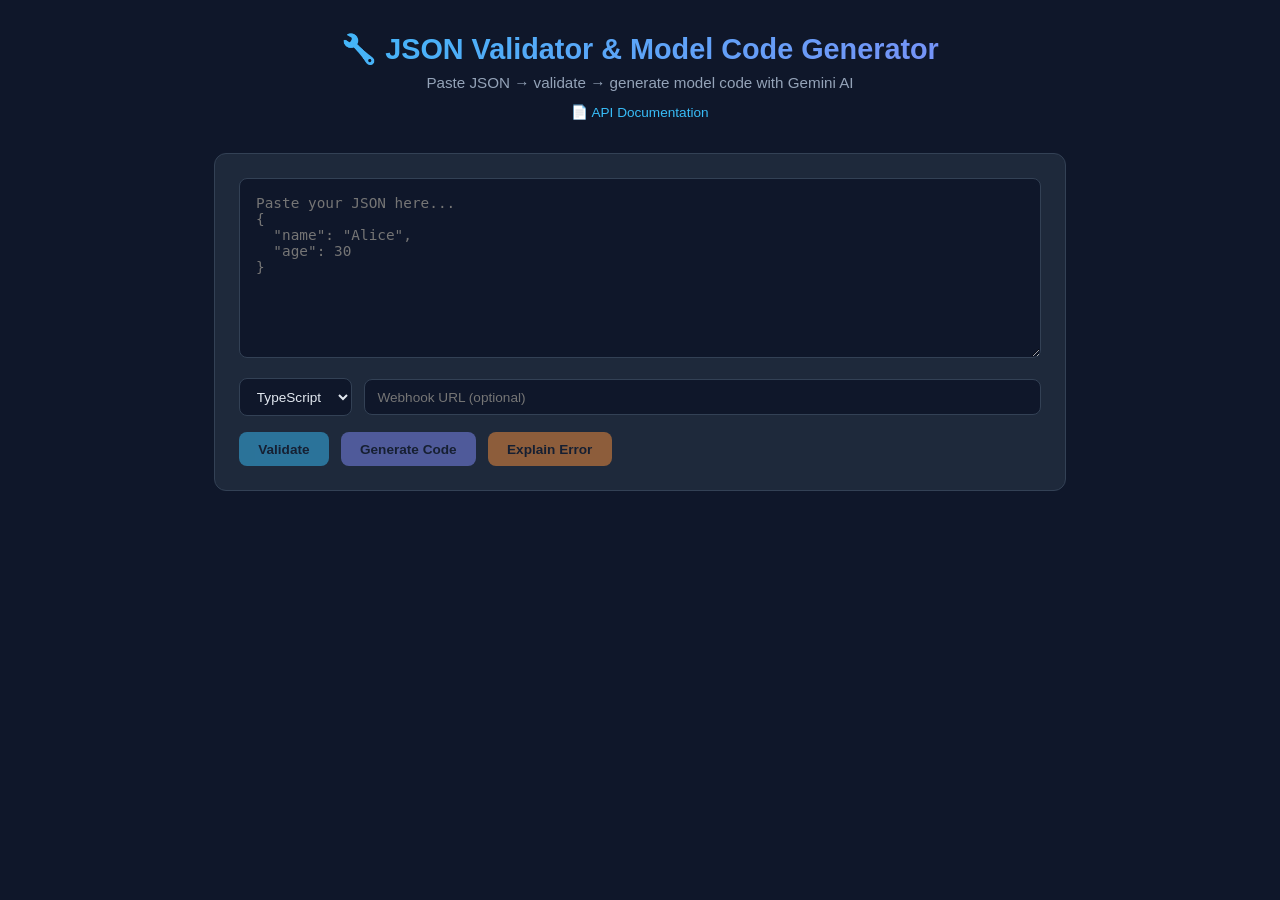
==== static/index.html @ d9cd5119 "Initial commit: JSON Validator and Model Code Generator" ====
<!DOCTYPE html>
<html lang="en">
<head>
  <meta charset="UTF-8" />
  <meta name="viewport" content="width=device-width, initial-scale=1.0" />
  <title>JSON Validator & Model Code Generator</title>
  <link rel="stylesheet" href="/static/styles.css" />
</head>
<body>
  <div class="container">
    <!-- Header -->
    <div class="header">
      <h1>🔧 JSON Validator & Model Code Generator</h1>
      <p>Paste JSON → validate → generate model code with Gemini AI</p>
      <div class="header-links">
        <a href="/docs">📄 API Documentation</a>
      </div>
    </div>

    <!-- Input card -->
    <div class="card">
      <textarea
        id="jsonInput"
        placeholder='Paste your JSON here...&#10;{&#10;  "name": "Alice",&#10;  "age": 30&#10;}'
      ></textarea>

      <!-- Controls -->
      <div class="controls">
        <select id="language">
          <option value="typescript">TypeScript</option>
          <option value="python">Python</option>
          <option value="java">Java</option>
          <option value="csharp">C#</option>
          <option value="go">Go</option>
        </select>

        <input
          type="text"
          id="webhookUrl"
          placeholder="Webhook URL (optional)"
        />
      </div>

      <!-- Action buttons -->
      <div class="controls">
        <button id="validateBtn" class="btn btn-primary" disabled>Validate</button>
        <button id="generateBtn" class="btn btn-secondary" disabled>Generate Code</button>
        <button id="explainBtn" class="btn btn-warning" disabled>Explain Error</button>
      </div>
    </div>

    <!-- Message -->
    <div id="messageBox" class="message" style="display: none;"></div>

    <!-- Output -->
    <div id="outputBox" class="output" style="display: none;">
      <div class="output-header">
        <h3>Output</h3>
        <button id="copyBtn" class="btn btn-small">📋 Copy</button>
      </div>
      <pre id="outputPre"></pre>
    </div>
  </div>

  <script>
    const API_KEY = __UI_API_KEY__;

    const jsonInput = document.getElementById("jsonInput");
    const languageEl = document.getElementById("language");
    const webhookUrlEl = document.getElementById("webhookUrl");
    const validateBtn = document.getElementById("validateBtn");
    const generateBtn = document.getElementById("generateBtn");
    const explainBtn = document.getElementById("explainBtn");
    const messageBox = document.getElementById("messageBox");
    const outputBox = document.getElementById("outputBox");
    const outputPre = document.getElementById("outputPre");
    const copyBtn = document.getElementById("copyBtn");

    let isLoading = false;

    function updateButtons() {
      const empty = !jsonInput.value.trim();
      validateBtn.disabled = isLoading || empty;
      generateBtn.disabled = isLoading || empty;
      explainBtn.disabled = isLoading || empty;
    }

    function setLoading(loading) {
      isLoading = loading;
      validateBtn.innerHTML = loading ? '<span class="loading"></span>Validate' : "Validate";
      generateBtn.innerHTML = loading ? '<span class="loading"></span>Generate Code' : "Generate Code";
      explainBtn.innerHTML = loading ? '<span class="loading"></span>Explain Error' : "Explain Error";
      updateButtons();
    }

    function showMessage(type, text) {
      messageBox.className = "message message-" + type;
      messageBox.textContent = text;
      messageBox.style.display = "block";
    }

    function clearOutput() {
      messageBox.style.display = "none";
      outputBox.style.display = "none";
      outputPre.textContent = "";
    }

    function showOutput(text) {
      outputPre.textContent = text;
      outputBox.style.display = "block";
    }

    async function callApi(endpoint, body) {
      const res = await fetch(endpoint, {
        method: "POST",
        headers: {
          "Content-Type": "application/json",
          "x-api-key": API_KEY,
        },
        body: JSON.stringify(body),
      });
      return res.json();
    }

    jsonInput.addEventListener("input", updateButtons);

    validateBtn.addEventListener("click", async () => {
      setLoading(true);
      clearOutput();
      try {
        const result = await callApi("/api/validate", { json: jsonInput.value });
        if (result.success) {
          showMessage("success", "✅ JSON is valid!");
          showOutput(JSON.stringify(result.data, null, 2));
        } else {
          showMessage("error", result.error);
        }
      } catch (err) {
        showMessage("error", "Network error: " + err.message);
      }
      setLoading(false);
    });

    generateBtn.addEventListener("click", async () => {
      setLoading(true);
      clearOutput();
      try {
        const body = { json: jsonInput.value, language: languageEl.value };
        if (webhookUrlEl.value.trim()) body.webhook_url = webhookUrlEl.value.trim();

        const result = await callApi("/api/generate", body);
        if (result.success) {
          showMessage("success", `✅ Generated ${result.data.language} code (ID: ${result.data.id})`);
          showOutput(result.data.code);
        } else {
          showMessage("error", result.error);
        }
      } catch (err) {
        showMessage("error", "Network error: " + err.message);
      }
      setLoading(false);
    });

    explainBtn.addEventListener("click", async () => {
      setLoading(true);
      clearOutput();
      try {
        const result = await callApi("/api/explain-error", { json: jsonInput.value });
        if (result.success) {
          showMessage("success", "✅ Error explained below");
          showOutput(result.data.explanation || JSON.stringify(result.data, null, 2));
        } else {
          showMessage("error", result.error);
        }
      } catch (err) {
        showMessage("error", "Network error: " + err.message);
      }
      setLoading(false);
    });

    copyBtn.addEventListener("click", () => {
      navigator.clipboard.writeText(outputPre.textContent);
      showMessage("success", "📋 Copied to clipboard!");
    });
  </script>
</body>
</html>
---- static/styles.css ----
/* static/styles.css — Clean, responsive styling */

* {
  margin: 0;
  padding: 0;
  box-sizing: border-box;
}

body {
  font-family: -apple-system, BlinkMacSystemFont, "Segoe UI", Roboto, sans-serif;
  background: #0f172a;
  color: #e2e8f0;
  min-height: 100vh;
}

.container {
  max-width: 900px;
  margin: 0 auto;
  padding: 2rem 1.5rem;
}

/* Header */
.header {
  text-align: center;
  margin-bottom: 2rem;
}

.header h1 {
  font-size: 1.8rem;
  background: linear-gradient(135deg, #38bdf8, #818cf8);
  -webkit-background-clip: text;
  -webkit-text-fill-color: transparent;
  margin-bottom: 0.5rem;
}

.header p {
  color: #94a3b8;
  font-size: 0.95rem;
}

.header-links {
  margin-top: 0.75rem;
}

.header-links a {
  color: #38bdf8;
  text-decoration: none;
  font-size: 0.85rem;
}

.header-links a:hover {
  text-decoration: underline;
}

/* Card */
.card {
  background: #1e293b;
  border: 1px solid #334155;
  border-radius: 12px;
  padding: 1.5rem;
  margin-bottom: 1.5rem;
}

/* Textarea */
textarea {
  width: 100%;
  min-height: 180px;
  background: #0f172a;
  border: 1px solid #334155;
  border-radius: 8px;
  padding: 1rem;
  color: #e2e8f0;
  font-family: "Fira Code", "Cascadia Code", monospace;
  font-size: 0.9rem;
  resize: vertical;
  outline: none;
  transition: border-color 0.2s;
}

textarea:focus {
  border-color: #38bdf8;
}

/* Controls row */
.controls {
  display: flex;
  gap: 0.75rem;
  flex-wrap: wrap;
  margin-top: 1rem;
  align-items: center;
}

select,
input[type="text"] {
  background: #0f172a;
  border: 1px solid #334155;
  border-radius: 8px;
  padding: 0.6rem 0.8rem;
  color: #e2e8f0;
  font-size: 0.85rem;
  outline: none;
}

select:focus,
input[type="text"]:focus {
  border-color: #38bdf8;
}

input[type="text"] {
  flex: 1;
  min-width: 200px;
}

/* Buttons */
.btn {
  padding: 0.6rem 1.2rem;
  border: none;
  border-radius: 8px;
  font-size: 0.85rem;
  font-weight: 600;
  cursor: pointer;
  transition: transform 0.1s, opacity 0.2s;
}

.btn:hover {
  transform: translateY(-1px);
}

.btn:active {
  transform: translateY(0);
}

.btn:disabled {
  opacity: 0.5;
  cursor: not-allowed;
  transform: none;
}

.btn-primary {
  background: #38bdf8;
  color: #0f172a;
}

.btn-secondary {
  background: #818cf8;
  color: #0f172a;
}

.btn-warning {
  background: #fb923c;
  color: #0f172a;
}

.btn-small {
  padding: 0.4rem 0.8rem;
  font-size: 0.75rem;
  background: #334155;
  color: #e2e8f0;
}

/* Output panel */
.output {
  margin-top: 1.5rem;
}

.output-header {
  display: flex;
  justify-content: space-between;
  align-items: center;
  margin-bottom: 0.5rem;
}

.output-header h3 {
  font-size: 0.95rem;
  color: #94a3b8;
}

pre {
  background: #0f172a;
  border: 1px solid #334155;
  border-radius: 8px;
  padding: 1rem;
  overflow-x: auto;
  font-family: "Fira Code", "Cascadia Code", monospace;
  font-size: 0.85rem;
  line-height: 1.6;
  white-space: pre-wrap;
  word-wrap: break-word;
}

/* Messages */
.message {
  padding: 0.75rem 1rem;
  border-radius: 8px;
  margin-top: 1rem;
  font-size: 0.85rem;
}

.message-success {
  background: #064e3b;
  border: 1px solid #059669;
  color: #6ee7b7;
}

.message-error {
  background: #450a0a;
  border: 1px solid #dc2626;
  color: #fca5a5;
}

/* Loading spinner */
.loading {
  display: inline-block;
  width: 16px;
  height: 16px;
  border: 2px solid transparent;
  border-top-color: currentColor;
  border-radius: 50%;
  animation: spin 0.6s linear infinite;
  margin-right: 0.5rem;
  vertical-align: middle;
}

@keyframes spin {
  to {
    transform: rotate(360deg);
  }
}

/* Responsive */
@media (max-width: 600px) {
  .container {
    padding: 1rem;
  }

  .header h1 {
    font-size: 1.3rem;
  }

  .controls {
    flex-direction: column;
  }

  .btn {
    width: 100%;
  }

  select,
  input[type="text"] {
    width: 100%;
  }
}
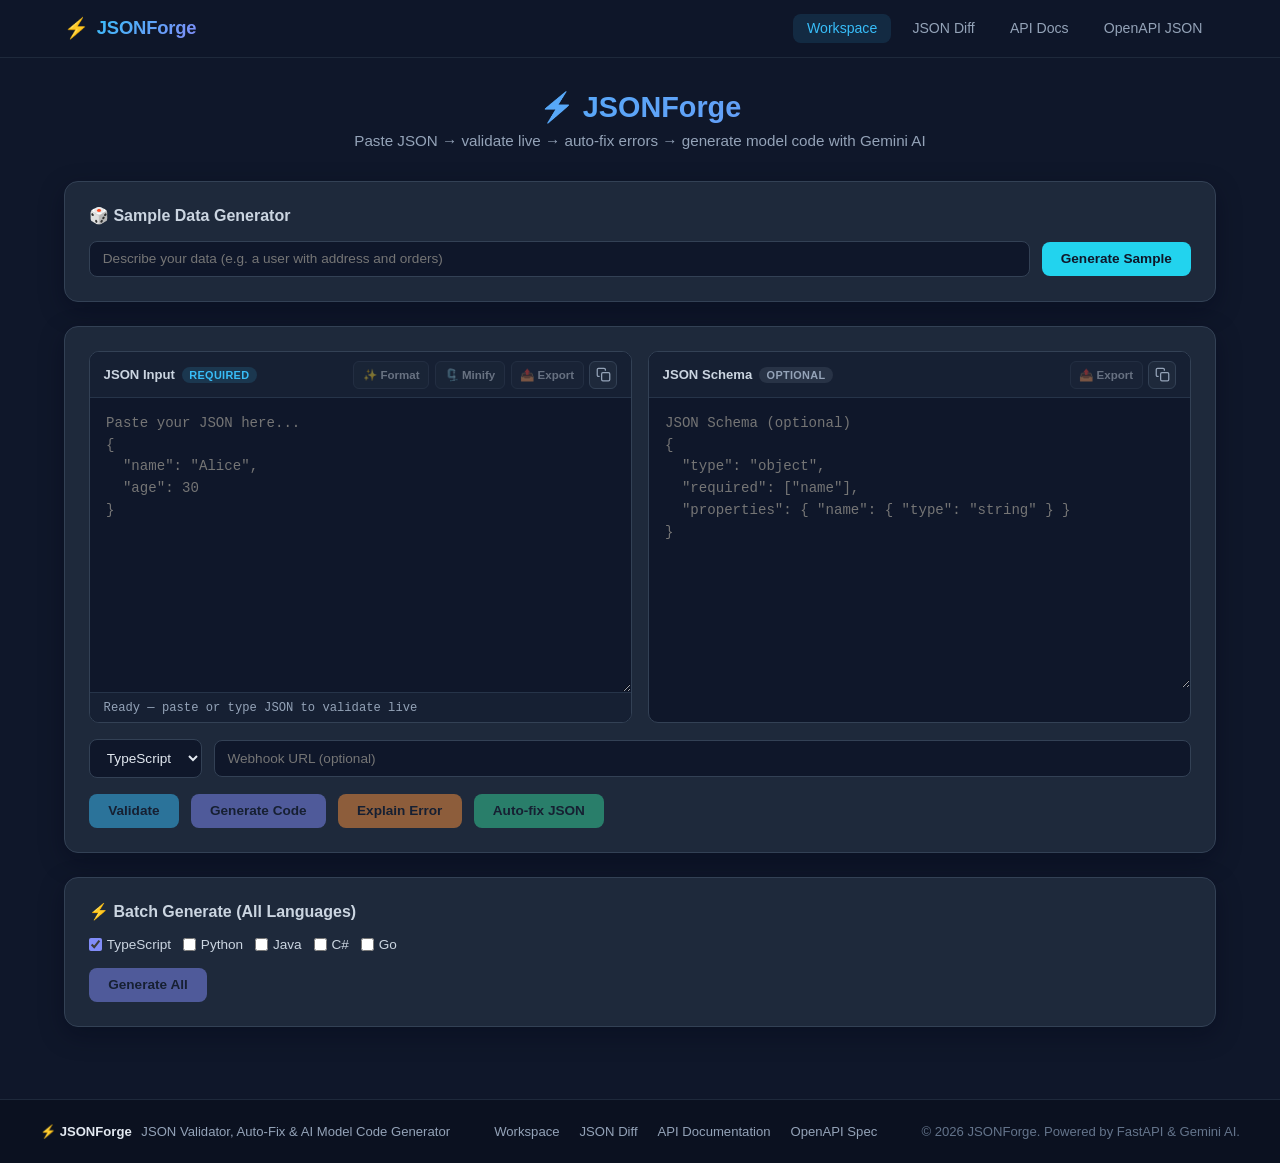
==== commit e60e51bd: "Add dedicated /diff and /openapi pages with UI and API improvements" ====
--- a/static/index.html
+++ b/static/index.html
@@ -3,30 +3,96 @@
 <head>
   <meta charset="UTF-8" />
   <meta name="viewport" content="width=device-width, initial-scale=1.0" />
-  <title>JSON Validator & Model Code Generator</title>
+  <title>JSONForge — JSON Validator & Model Code Generator</title>
   <link rel="stylesheet" href="/static/styles.css" />
 </head>
 <body>
-  <div class="container">
-    <!-- Header -->
+  <header class="site-header">
+    <div class="site-header-inner">
+      <a href="/" class="brand">
+        <span class="brand-icon">⚡</span>
+        <span class="brand-name">JSONForge</span>
+      </a>
+      <nav class="site-nav" aria-label="Main navigation">
+        <a href="/" class="nav-link active">Workspace</a>
+        <a href="/diff" class="nav-link">JSON Diff</a>
+        <a href="/docs" class="nav-link">API Docs</a>
+        <a href="/openapi" class="nav-link">OpenAPI JSON</a>
+      </nav>
+    </div>
+  </header>
+
+  <main class="container">
+    <!-- Hero Intro -->
     <div class="header">
-      <h1>🔧 JSON Validator & Model Code Generator</h1>
-      <p>Paste JSON → validate → generate model code with Gemini AI</p>
-      <div class="header-links">
-        <a href="/docs">📄 API Documentation</a>
-      </div>
-    </div>
-
-    <!-- Input card -->
+      <h1>⚡ JSONForge</h1>
+      <p>Paste JSON → validate live → auto-fix errors → generate model code with Gemini AI</p>
+    </div>
+
+    <!-- ===== SAMPLE DATA GENERATOR (Feature 6) ===== -->
     <div class="card">
-      <textarea
-        id="jsonInput"
-        placeholder='Paste your JSON here...&#10;{&#10;  "name": "Alice",&#10;  "age": 30&#10;}'
-      ></textarea>
+      <h3 class="card-title">🎲 Sample Data Generator</h3>
+      <div class="controls">
+        <input type="text" id="sampleDesc" placeholder="Describe your data (e.g. a user with address and orders)" maxlength="200" />
+        <button id="sampleBtn" class="btn btn-info">Generate Sample</button>
+      </div>
+    </div>
+
+    <!-- ===== MAIN INPUT CARD ===== -->
+    <div class="card">
+      <div class="editor-grid">
+        <!-- JSON Input Pane -->
+        <div class="editor-pane" id="jsonEditorPane">
+          <div class="editor-header">
+            <span class="editor-label">JSON Input <span class="badge badge-required">Required</span></span>
+            <div class="editor-actions">
+              <button type="button" id="formatBtn" class="btn-editor-tool" title="Format / Beautify JSON" disabled>✨ Format</button>
+              <button type="button" id="minifyBtn" class="btn-editor-tool" title="Minify JSON" disabled>🗜️ Minify</button>
+              <button type="button" id="exportJsonBtn" class="btn-editor-tool" title="Export JSON file" disabled>📤 Export</button>
+              <button type="button" class="icon-copy-btn" data-copy-target="jsonInput" title="Copy JSON" aria-label="Copy JSON">
+                <svg class="icon-copy" viewBox="0 0 24 24" fill="none" stroke="currentColor" stroke-width="2" stroke-linecap="round" stroke-linejoin="round"><rect x="9" y="9" width="13" height="13" rx="2" ry="2"></rect><path d="M5 15H4a2 2 0 0 1-2-2V4a2 2 0 0 1 2-2h9a2 2 0 0 1 2 2v1"></path></svg>
+                <svg class="icon-check" viewBox="0 0 24 24" fill="none" stroke="currentColor" stroke-width="2.5" stroke-linecap="round" stroke-linejoin="round"><polyline points="20 6 9 17 4 12"></polyline></svg>
+              </button>
+            </div>
+          </div>
+          <div class="editor-wrapper">
+            <div class="editor-backdrop" id="jsonBackdrop" aria-hidden="true">
+              <div class="editor-highlights" id="jsonHighlights"></div>
+            </div>
+            <textarea
+              id="jsonInput"
+              class="code-textarea"
+              spellcheck="false"
+              placeholder='Paste your JSON here...&#10;{&#10;  "name": "Alice",&#10;  "age": 30&#10;}'
+            ></textarea>
+          </div>
+          <div class="editor-status-bar" id="jsonStatusBar">Ready — paste or type JSON to validate live</div>
+        </div>
+
+        <!-- Feature 8: JSON Schema Pane -->
+        <div class="editor-pane">
+          <div class="editor-header">
+            <span class="editor-label">JSON Schema <span class="badge badge-optional">Optional</span></span>
+            <div class="editor-actions">
+              <button type="button" id="exportSchemaBtn" class="btn-editor-tool" title="Export Schema file" disabled>📤 Export</button>
+              <button type="button" class="icon-copy-btn" data-copy-target="schemaInput" title="Copy Schema" aria-label="Copy Schema">
+                <svg class="icon-copy" viewBox="0 0 24 24" fill="none" stroke="currentColor" stroke-width="2" stroke-linecap="round" stroke-linejoin="round"><rect x="9" y="9" width="13" height="13" rx="2" ry="2"></rect><path d="M5 15H4a2 2 0 0 1-2-2V4a2 2 0 0 1 2-2h9a2 2 0 0 1 2 2v1"></path></svg>
+                <svg class="icon-check" viewBox="0 0 24 24" fill="none" stroke="currentColor" stroke-width="2.5" stroke-linecap="round" stroke-linejoin="round"><polyline points="20 6 9 17 4 12"></polyline></svg>
+              </button>
+            </div>
+          </div>
+          <textarea
+            id="schemaInput"
+            class="code-textarea schema-textarea"
+            spellcheck="false"
+            placeholder='JSON Schema (optional)&#10;{&#10;  "type": "object",&#10;  "required": ["name"],&#10;  "properties": { "name": { "type": "string" } }&#10;}'
+          ></textarea>
+        </div>
+      </div>
 
       <!-- Controls -->
       <div class="controls">
-        <select id="language">
+        <select id="language" aria-label="Target language">
           <option value="typescript">TypeScript</option>
           <option value="python">Python</option>
           <option value="java">Java</option>
@@ -46,50 +112,168 @@
         <button id="validateBtn" class="btn btn-primary" disabled>Validate</button>
         <button id="generateBtn" class="btn btn-secondary" disabled>Generate Code</button>
         <button id="explainBtn" class="btn btn-warning" disabled>Explain Error</button>
-      </div>
-    </div>
-
-    <!-- Message -->
+        <button id="fixBtn" class="btn btn-fix" disabled>Auto-fix JSON</button>
+      </div>
+    </div>
+
+    <!-- Message box -->
     <div id="messageBox" class="message" style="display: none;"></div>
 
-    <!-- Output -->
+    <!-- Feature 3: Error line highlight preview -->
+    <div id="linePreview" class="line-preview" style="display: none;">
+      <h3>📍 Error Location</h3>
+      <div id="linePreviewContent" class="line-preview-content"></div>
+    </div>
+
+    <!-- Feature 8: Schema errors list -->
+    <div id="schemaErrors" class="schema-errors" style="display: none;">
+      <h3>📋 Schema Validation Errors</h3>
+      <ul id="schemaErrorList"></ul>
+    </div>
+
+    <!-- Output panel -->
     <div id="outputBox" class="output" style="display: none;">
       <div class="output-header">
-        <h3>Output</h3>
-        <button id="copyBtn" class="btn btn-small">📋 Copy</button>
+        <h3 id="outputTitle">Output</h3>
+        <div class="output-actions">
+          <button id="copyBtn" class="btn btn-small">📋 Copy</button>
+          <button id="downloadBtn" class="btn btn-small">💾 Download</button>
+          <button id="exportBtn" class="btn btn-small btn-export">📤 Export</button>
+        </div>
       </div>
       <pre id="outputPre"></pre>
     </div>
-  </div>
+
+    <!-- ===== BATCH GENERATE (Feature 7) ===== -->
+    <div class="card">
+      <h3 class="card-title">⚡ Batch Generate (All Languages)</h3>
+      <div class="controls batch-checks">
+        <label><input type="checkbox" value="typescript" checked /> TypeScript</label>
+        <label><input type="checkbox" value="python" /> Python</label>
+        <label><input type="checkbox" value="java" /> Java</label>
+        <label><input type="checkbox" value="csharp" /> C#</label>
+        <label><input type="checkbox" value="go" /> Go</label>
+      </div>
+      <div class="controls">
+        <button id="batchBtn" class="btn btn-secondary" disabled>Generate All</button>
+      </div>
+      <!-- Batch results tabs -->
+      <div id="batchResults" style="display: none;">
+        <div id="batchTabs" class="batch-tabs"></div>
+        <div id="batchContent" class="batch-content">
+          <div class="output-header">
+            <span id="batchLangLabel"></span>
+            <div class="output-actions">
+              <button id="batchCopyBtn" class="btn btn-small">📋 Copy</button>
+              <button id="batchDownloadBtn" class="btn btn-small">💾 Download</button>
+              <button id="batchExportBtn" class="btn btn-small btn-export">📤 Export All</button>
+            </div>
+          </div>
+          <pre id="batchPre"></pre>
+        </div>
+      </div>
+    </div>
+  </main>
+
+  <footer class="site-footer">
+    <div class="site-footer-inner">
+      <div class="footer-brand">
+        <strong>⚡ JSONForge</strong>
+        <span>JSON Validator, Auto-Fix &amp; AI Model Code Generator</span>
+      </div>
+      <div class="footer-links">
+        <a href="/">Workspace</a>
+        <a href="/diff">JSON Diff</a>
+        <a href="/docs">API Documentation</a>
+        <a href="/openapi">OpenAPI Spec</a>
+      </div>
+      <div class="footer-copy">© 2026 JSONForge. Powered by FastAPI &amp; Gemini AI.</div>
+    </div>
+  </footer>
 
   <script>
     const API_KEY = __UI_API_KEY__;
 
-    const jsonInput = document.getElementById("jsonInput");
-    const languageEl = document.getElementById("language");
-    const webhookUrlEl = document.getElementById("webhookUrl");
-    const validateBtn = document.getElementById("validateBtn");
-    const generateBtn = document.getElementById("generateBtn");
-    const explainBtn = document.getElementById("explainBtn");
-    const messageBox = document.getElementById("messageBox");
-    const outputBox = document.getElementById("outputBox");
-    const outputPre = document.getElementById("outputPre");
-    const copyBtn = document.getElementById("copyBtn");
+    // Extension map for downloads
+    const EXT_MAP = {
+      python: ".py", typescript: ".ts", java: ".java", csharp: ".cs", go: ".go"
+    };
+
+    // Friendly error messages
+    const STATUS_MSG = {
+      400: "Invalid input",
+      401: "API key missing",
+      403: "Invalid API key",
+      429: "Too many requests, wait a minute",
+      500: "Server error"
+    };
+
+    // --- DOM refs ---
+    const jsonInput      = document.getElementById("jsonInput");
+    const jsonEditorPane = document.getElementById("jsonEditorPane");
+    const jsonBackdrop   = document.getElementById("jsonBackdrop");
+    const jsonHighlights = document.getElementById("jsonHighlights");
+    const jsonStatusBar  = document.getElementById("jsonStatusBar");
+    const formatBtn      = document.getElementById("formatBtn");
+    const minifyBtn      = document.getElementById("minifyBtn");
+    const exportJsonBtn  = document.getElementById("exportJsonBtn");
+    const exportSchemaBtn = document.getElementById("exportSchemaBtn");
+    const schemaInput    = document.getElementById("schemaInput");
+    const languageEl     = document.getElementById("language");
+    const webhookUrlEl   = document.getElementById("webhookUrl");
+    const validateBtn    = document.getElementById("validateBtn");
+    const generateBtn    = document.getElementById("generateBtn");
+    const explainBtn     = document.getElementById("explainBtn");
+    const fixBtn         = document.getElementById("fixBtn");
+    const messageBox     = document.getElementById("messageBox");
+    const outputBox      = document.getElementById("outputBox");
+    const outputTitle    = document.getElementById("outputTitle");
+    const outputPre      = document.getElementById("outputPre");
+    const copyBtn        = document.getElementById("copyBtn");
+    const downloadBtn    = document.getElementById("downloadBtn");
+    const exportBtn      = document.getElementById("exportBtn");
+    const linePreview    = document.getElementById("linePreview");
+    const linePreviewContent = document.getElementById("linePreviewContent");
+    const schemaErrors   = document.getElementById("schemaErrors");
+    const schemaErrorList = document.getElementById("schemaErrorList");
+    const sampleDesc     = document.getElementById("sampleDesc");
+    const sampleBtn      = document.getElementById("sampleBtn");
+    const batchBtn       = document.getElementById("batchBtn");
+    const batchResults   = document.getElementById("batchResults");
+    const batchTabs      = document.getElementById("batchTabs");
+    const batchPre       = document.getElementById("batchPre");
+    const batchLangLabel = document.getElementById("batchLangLabel");
+    const batchCopyBtn   = document.getElementById("batchCopyBtn");
+    const batchDownloadBtn = document.getElementById("batchDownloadBtn");
+    const batchExportBtn = document.getElementById("batchExportBtn");
 
     let isLoading = false;
-
+    let currentLanguage = "typescript";   // last generated language (for download)
+    let currentOutputExt = ".ts";
+    let currentOutputName = "model";
+    let currentOutputType = "code";
+    let batchData = [];                   // batch results cache
+    let activeBatchLang = "";             // currently shown batch tab
+
+    // --- Helpers ---
     function updateButtons() {
       const empty = !jsonInput.value.trim();
-      validateBtn.disabled = isLoading || empty;
-      generateBtn.disabled = isLoading || empty;
-      explainBtn.disabled = isLoading || empty;
-    }
-
-    function setLoading(loading) {
+      validateBtn.disabled   = isLoading || empty;
+      generateBtn.disabled   = isLoading || empty;
+      explainBtn.disabled    = isLoading || empty;
+      fixBtn.disabled        = isLoading || empty;
+      batchBtn.disabled      = isLoading || empty;
+      formatBtn.disabled     = isLoading || empty;
+      minifyBtn.disabled     = isLoading || empty;
+      exportJsonBtn.disabled = isLoading || empty;
+      exportSchemaBtn.disabled = isLoading || !schemaInput.value.trim();
+    }
+
+    function setLoading(btn, loading, label) {
       isLoading = loading;
-      validateBtn.innerHTML = loading ? '<span class="loading"></span>Validate' : "Validate";
-      generateBtn.innerHTML = loading ? '<span class="loading"></span>Generate Code' : "Generate Code";
-      explainBtn.innerHTML = loading ? '<span class="loading"></span>Explain Error' : "Explain Error";
+      if (btn) {
+        btn.innerHTML = loading ? '<span class="loading"></span>' + label : label;
+      }
       updateButtons();
     }
 
@@ -103,10 +287,16 @@
       messageBox.style.display = "none";
       outputBox.style.display = "none";
       outputPre.textContent = "";
-    }
-
-    function showOutput(text) {
+      linePreview.style.display = "none";
+      schemaErrors.style.display = "none";
+    }
+
+    function showOutput(text, title = "Output", ext = ".txt", name = "output", type = "text") {
+      outputTitle.textContent = title;
       outputPre.textContent = text;
+      currentOutputExt = ext;
+      currentOutputName = name;
+      currentOutputType = type;
       outputBox.style.display = "block";
     }
 
@@ -119,70 +309,439 @@
         },
         body: JSON.stringify(body),
       });
-      return res.json();
-    }
-
-    jsonInput.addEventListener("input", updateButtons);
-
+      const data = await res.json();
+      // If error, attach status for friendly mapping
+      if (!data.success && !data.error) {
+        data.error = STATUS_MSG[res.status] || "Unknown error";
+      }
+      data._status = res.status;
+      return data;
+    }
+
+    function friendlyError(result) {
+      // Use server error message, but fall back to friendly status message
+      if (result.error) return result.error;
+      return STATUS_MSG[result._status] || "Something went wrong";
+    }
+
+    // Feature 3: Show error line highlight
+    function showLinePreview(jsonStr, line) {
+      const lines = jsonStr.split("\n");
+      let html = "";
+      lines.forEach((l, i) => {
+        const num = i + 1;
+        const isErr = num === line;
+        html += '<div class="line-row' + (isErr ? " line-error" : "") + '">'
+              + '<span class="line-num">' + num + '</span>'
+              + '<span class="line-text">' + escapeHtml(l) + '</span>'
+              + '</div>';
+      });
+      linePreviewContent.innerHTML = html;
+      linePreview.style.display = "block";
+    }
+
+    function escapeHtml(str) {
+      return str.replace(/&/g,"&amp;").replace(/</g,"&lt;").replace(/>/g,"&gt;");
+    }
+
+    // Download helper
+    function downloadFile(text, filename) {
+      const blob = new Blob([text], { type: "text/plain" });
+      const a = document.createElement("a");
+      a.href = URL.createObjectURL(blob);
+      a.download = filename;
+      document.body.appendChild(a);
+      a.click();
+      document.body.removeChild(a);
+      URL.revokeObjectURL(a.href);
+    }
+
+    // --- Live JSON error highlighting (red line while typing) ---
+    function getJsonErrorLocation(str, err) {
+      const msg = err && err.message ? err.message : "Invalid JSON";
+      let line = 1;
+      let col = 1;
+
+      // Firefox / Safari / newer V8: "line X column Y"
+      const lcMatch = msg.match(/line\s+(\d+)\s+column\s+(\d+)/i);
+      if (lcMatch) {
+        line = parseInt(lcMatch[1], 10);
+        col = parseInt(lcMatch[2], 10);
+        return { line, col, msg };
+      }
+
+      // Chrome/V8: "at position N"
+      const posMatch = msg.match(/position\s+(\d+)/i);
+      if (posMatch) {
+        const pos = Math.min(parseInt(posMatch[1], 10), str.length);
+        const before = str.slice(0, pos);
+        const lines = before.split("\n");
+        line = lines.length;
+        col = lines[lines.length - 1].length + 1;
+        return { line, col, msg };
+      }
+
+      // Fallback: binary/incremental line check
+      const allLines = str.split("\n");
+      line = allLines.length;
+      col = 1;
+      return { line, col, msg };
+    }
+
+    function renderEditorHighlights(str, errorLine) {
+      const lines = str.split("\n");
+      let html = "";
+      lines.forEach((l, idx) => {
+        const num = idx + 1;
+        const safe = l.length ? escapeHtml(l) : " ";
+        if (errorLine && num === errorLine) {
+          html += '<span class="editor-line editor-error-line"><span class="editor-error-wave">' + safe + '</span></span>';
+        } else {
+          html += '<span class="editor-line">' + safe + '</span>';
+        }
+      });
+      jsonHighlights.innerHTML = html;
+      jsonBackdrop.scrollTop = jsonInput.scrollTop;
+      jsonBackdrop.scrollLeft = jsonInput.scrollLeft;
+    }
+
+    function validateLiveJson() {
+      const val = jsonInput.value;
+      if (!val.trim()) {
+        jsonEditorPane.classList.remove("has-error");
+        jsonHighlights.innerHTML = "";
+        jsonStatusBar.className = "editor-status-bar";
+        jsonStatusBar.textContent = "Ready — paste or type JSON to validate live";
+        return;
+      }
+
+      try {
+        JSON.parse(val);
+        jsonEditorPane.classList.remove("has-error");
+        renderEditorHighlights(val, null);
+        jsonStatusBar.className = "editor-status-bar valid";
+        jsonStatusBar.textContent = "✅ Valid JSON (" + val.split("\n").length + " lines)";
+      } catch (err) {
+        const loc = getJsonErrorLocation(val, err);
+        jsonEditorPane.classList.add("has-error");
+        renderEditorHighlights(val, loc.line);
+        jsonStatusBar.className = "editor-status-bar invalid";
+        jsonStatusBar.textContent = "❌ Line " + loc.line + ", Col " + loc.col + ": " + loc.msg;
+      }
+    }
+
+    // --- Event listeners ---
+    jsonInput.addEventListener("input", () => {
+      updateButtons();
+      validateLiveJson();
+    });
+    jsonInput.addEventListener("scroll", () => {
+      jsonBackdrop.scrollTop = jsonInput.scrollTop;
+      jsonBackdrop.scrollLeft = jsonInput.scrollLeft;
+    });
+    schemaInput.addEventListener("input", updateButtons);
+
+    // Format / Beautify JSON
+    formatBtn.addEventListener("click", () => {
+      try {
+        const parsed = JSON.parse(jsonInput.value);
+        jsonInput.value = JSON.stringify(parsed, null, 2);
+        validateLiveJson();
+        updateButtons();
+        showMessage("success", "✨ JSON formatted (2-space indent).");
+      } catch (err) {
+        validateLiveJson();
+        showMessage("error", "Cannot format invalid JSON: " + err.message);
+      }
+    });
+
+    // Minify JSON
+    minifyBtn.addEventListener("click", () => {
+      try {
+        const parsed = JSON.parse(jsonInput.value);
+        jsonInput.value = JSON.stringify(parsed);
+        validateLiveJson();
+        updateButtons();
+        showMessage("success", "🗜️ JSON minified.");
+      } catch (err) {
+        validateLiveJson();
+        showMessage("error", "Cannot minify invalid JSON: " + err.message);
+      }
+    });
+
+    // Export JSON & Schema from editors
+    exportJsonBtn.addEventListener("click", () => {
+      let content = jsonInput.value;
+      try {
+        content = JSON.stringify(JSON.parse(content), null, 2);
+      } catch (_) {}
+      downloadFile(content, "data.json");
+    });
+
+    exportSchemaBtn.addEventListener("click", () => {
+      let content = schemaInput.value;
+      try {
+        content = JSON.stringify(JSON.parse(content), null, 2);
+      } catch (_) {}
+      downloadFile(content, "schema.json");
+    });
+
+    // Copy icon buttons on every JSON editor box
+    document.querySelectorAll(".icon-copy-btn").forEach(btn => {
+      btn.addEventListener("click", () => {
+        const target = document.getElementById(btn.dataset.copyTarget);
+        if (!target) return;
+        navigator.clipboard.writeText(target.value);
+        btn.classList.add("copied");
+        setTimeout(() => btn.classList.remove("copied"), 1500);
+      });
+    });
+
+    // ===== VALIDATE (Features 2, 3, 8) =====
     validateBtn.addEventListener("click", async () => {
-      setLoading(true);
+      setLoading(validateBtn, true, "Validate");
       clearOutput();
       try {
-        const result = await callApi("/api/validate", { json: jsonInput.value });
+        // Feature 8: include schema if provided
+        const body = { json: jsonInput.value };
+        const schemaStr = schemaInput.value.trim();
+        if (schemaStr) {
+          try {
+            body.schema = JSON.parse(schemaStr);
+          } catch (e) {
+            showMessage("error", "Schema is not valid JSON: " + e.message);
+            setLoading(validateBtn, false, "Validate");
+            return;
+          }
+        }
+
+        const result = await callApi("/api/validate", body);
         if (result.success) {
-          showMessage("success", "✅ JSON is valid!");
-          showOutput(JSON.stringify(result.data, null, 2));
+          if (result.data.valid) {
+            showMessage("success", "✅ JSON is valid!");
+          } else {
+            // Feature 8: show schema errors
+            showMessage("error", "❌ JSON does not match schema.");
+            schemaErrorList.innerHTML = "";
+            (result.data.errors || []).forEach(e => {
+              const li = document.createElement("li");
+              const pathStr = e.path && e.path.length > 0 ? e.path.join(".") : "(root)";
+              li.textContent = pathStr + ": " + e.message;
+              schemaErrorList.appendChild(li);
+            });
+            schemaErrors.style.display = "block";
+          }
+          showOutput(JSON.stringify(result.data, null, 2), "Validation Result", ".json", "validation-result", "validation");
         } else {
-          showMessage("error", result.error);
+          showMessage("error", friendlyError(result));
+          // Feature 3: show line highlight if error data has line info
+          if (result.data && result.data.line) {
+            showLinePreview(jsonInput.value, result.data.line);
+          }
         }
       } catch (err) {
         showMessage("error", "Network error: " + err.message);
       }
-      setLoading(false);
-    });
-
+      setLoading(validateBtn, false, "Validate");
+    });
+
+    // ===== GENERATE CODE (Features 1, 2) =====
     generateBtn.addEventListener("click", async () => {
-      setLoading(true);
+      setLoading(generateBtn, true, "Generate Code");
       clearOutput();
       try {
         const body = { json: jsonInput.value, language: languageEl.value };
         if (webhookUrlEl.value.trim()) body.webhook_url = webhookUrlEl.value.trim();
+        currentLanguage = languageEl.value;
 
         const result = await callApi("/api/generate", body);
         if (result.success) {
-          showMessage("success", `✅ Generated ${result.data.language} code (ID: ${result.data.id})`);
-          showOutput(result.data.code);
+          showMessage("success", "✅ Generated " + result.data.language + " code (ID: " + result.data.id + ")");
+          showOutput(
+            result.data.code,
+            "Generated " + result.data.language + " Model",
+            EXT_MAP[currentLanguage] || ".txt",
+            "model",
+            "code"
+          );
         } else {
-          showMessage("error", result.error);
+          showMessage("error", friendlyError(result));
         }
       } catch (err) {
         showMessage("error", "Network error: " + err.message);
       }
-      setLoading(false);
-    });
-
+      setLoading(generateBtn, false, "Generate Code");
+    });
+
+    // ===== EXPLAIN ERROR =====
     explainBtn.addEventListener("click", async () => {
-      setLoading(true);
+      setLoading(explainBtn, true, "Explain Error");
       clearOutput();
       try {
         const result = await callApi("/api/explain-error", { json: jsonInput.value });
         if (result.success) {
           showMessage("success", "✅ Error explained below");
-          showOutput(result.data.explanation || JSON.stringify(result.data, null, 2));
+          showOutput(
+            result.data.explanation || JSON.stringify(result.data, null, 2),
+            "Error Explanation",
+            ".txt",
+            "explanation",
+            "explanation"
+          );
         } else {
-          showMessage("error", result.error);
+          showMessage("error", friendlyError(result));
         }
       } catch (err) {
         showMessage("error", "Network error: " + err.message);
       }
-      setLoading(false);
-    });
-
+      setLoading(explainBtn, false, "Explain Error");
+    });
+
+    // ===== FEATURE 4: AUTO-FIX JSON =====
+    fixBtn.addEventListener("click", async () => {
+      setLoading(fixBtn, true, "Auto-fix JSON");
+      clearOutput();
+      try {
+        const result = await callApi("/api/fix-json", { json: jsonInput.value });
+        if (result.success) {
+          jsonInput.value = result.data.fixed;
+          validateLiveJson();
+          updateButtons();
+          showMessage("success", "✅ JSON fixed and loaded into the editor! Corrected code shown below.");
+          showOutput(result.data.fixed, "Corrected JSON (Auto-Fixed)", ".json", "fixed-json", "auto-fix");
+        } else {
+          showMessage("error", friendlyError(result));
+        }
+      } catch (err) {
+        showMessage("error", "Network error: " + err.message);
+      }
+      setLoading(fixBtn, false, "Auto-fix JSON");
+    });
+
+    // ===== FEATURE 1: COPY =====
     copyBtn.addEventListener("click", () => {
       navigator.clipboard.writeText(outputPre.textContent);
-      showMessage("success", "📋 Copied to clipboard!");
+      const orig = copyBtn.textContent;
+      copyBtn.textContent = "✅ Copied!";
+      setTimeout(() => { copyBtn.textContent = orig; }, 2000);
+    });
+
+    // ===== FEATURE 1: DOWNLOAD & EXPORT =====
+    downloadBtn.addEventListener("click", () => {
+      downloadFile(outputPre.textContent, currentOutputName + currentOutputExt);
+    });
+
+    exportBtn.addEventListener("click", () => {
+      const bundle = {
+        app: "JSONForge",
+        type: currentOutputType,
+        language: currentOutputType === "code" ? currentLanguage : null,
+        exportedAt: new Date().toISOString(),
+        inputJson: jsonInput.value,
+        output: outputPre.textContent,
+      };
+      downloadFile(JSON.stringify(bundle, null, 2), "jsonforge-export.json");
+    });
+
+    // ===== FEATURE 6: SAMPLE DATA GENERATOR =====
+    sampleBtn.addEventListener("click", async () => {
+      const desc = sampleDesc.value.trim();
+      if (!desc) { showMessage("error", "Enter a description first."); return; }
+      setLoading(sampleBtn, true, "Generate Sample");
+      clearOutput();
+      try {
+        const result = await callApi("/api/sample", { description: desc });
+        if (result.success) {
+          jsonInput.value = result.data.json;
+          validateLiveJson();
+          showMessage("success", "✅ Sample data generated and loaded!");
+          updateButtons();
+        } else {
+          showMessage("error", friendlyError(result));
+        }
+      } catch (err) {
+        showMessage("error", "Network error: " + err.message);
+      }
+      setLoading(sampleBtn, false, "Generate Sample");
+    });
+
+    // ===== FEATURE 7: BATCH GENERATE =====
+    function getCheckedLanguages() {
+      return [...document.querySelectorAll(".batch-checks input:checked")].map(cb => cb.value);
+    }
+
+    function showBatchTab(lang) {
+      activeBatchLang = lang;
+      const item = batchData.find(r => r.language === lang);
+      batchTabs.querySelectorAll(".batch-tab").forEach(t => {
+        t.classList.toggle("active", t.dataset.lang === lang);
+      });
+      batchLangLabel.textContent = lang;
+      if (item && item.status === "success") {
+        batchPre.textContent = item.code;
+      } else {
+        batchPre.textContent = item ? "Error: " + (item.error || "failed") : "";
+      }
+    }
+
+    batchBtn.addEventListener("click", async () => {
+      const langs = getCheckedLanguages();
+      if (langs.length === 0) { showMessage("error", "Select at least one language."); return; }
+      if (langs.length > 5)   { showMessage("error", "Max 5 languages at a time."); return; }
+
+      setLoading(batchBtn, true, "Generate All");
+      clearOutput();
+      batchResults.style.display = "none";
+      try {
+        const body = { json: jsonInput.value, languages: langs };
+        if (webhookUrlEl.value.trim()) body.webhook_url = webhookUrlEl.value.trim();
+
+        const result = await callApi("/api/generate/batch", body);
+        if (result.success) {
+          batchData = result.data.results;
+          // Build tabs
+          batchTabs.innerHTML = "";
+          batchData.forEach(r => {
+            const tab = document.createElement("button");
+            tab.className = "batch-tab" + (r.status === "failed" ? " tab-error" : "");
+            tab.dataset.lang = r.language;
+            tab.textContent = r.language + (r.status === "failed" ? " ❌" : " ✅");
+            tab.onclick = () => showBatchTab(r.language);
+            batchTabs.appendChild(tab);
+          });
+          batchResults.style.display = "block";
+          showBatchTab(batchData[0].language);
+          showMessage("success", "✅ Batch generation complete (ID: " + result.data.id + ")");
+        } else {
+          showMessage("error", friendlyError(result));
+        }
+      } catch (err) {
+        showMessage("error", "Network error: " + err.message);
+      }
+      setLoading(batchBtn, false, "Generate All");
+    });
+
+    // Batch copy & download
+    batchCopyBtn.addEventListener("click", () => {
+      navigator.clipboard.writeText(batchPre.textContent);
+      const orig = batchCopyBtn.textContent;
+      batchCopyBtn.textContent = "✅ Copied!";
+      setTimeout(() => { batchCopyBtn.textContent = orig; }, 2000);
+    });
+    batchDownloadBtn.addEventListener("click", () => {
+      const ext = EXT_MAP[activeBatchLang] || ".txt";
+      downloadFile(batchPre.textContent, "model" + ext);
+    });
+    batchExportBtn.addEventListener("click", () => {
+      const bundle = {
+        app: "JSONForge",
+        type: "batch",
+        exportedAt: new Date().toISOString(),
+        inputJson: jsonInput.value,
+        results: batchData,
+      };
+      downloadFile(JSON.stringify(bundle, null, 2), "jsonforge-batch-export.json");
     });
   </script>
 </body>
 </html>
-
--- a/static/styles.css
+++ b/static/styles.css
@@ -11,12 +11,134 @@
   background: #0f172a;
   color: #e2e8f0;
   min-height: 100vh;
+  display: flex;
+  flex-direction: column;
 }
 
 .container {
-  max-width: 900px;
+  max-width: 1200px;
+  width: 100%;
   margin: 0 auto;
-  padding: 2rem 1.5rem;
+  padding: 2rem 1.5rem 3rem;
+  flex: 1;
+}
+
+/* Site Navigation Header */
+.site-header {
+  background: rgba(15, 23, 42, 0.92);
+  backdrop-filter: blur(10px);
+  border-bottom: 1px solid #1e293b;
+  position: sticky;
+  top: 0;
+  z-index: 50;
+}
+
+.site-header-inner {
+  max-width: 1200px;
+  margin: 0 auto;
+  padding: 0.85rem 1.5rem;
+  display: flex;
+  align-items: center;
+  justify-content: space-between;
+  gap: 1rem;
+}
+
+.brand {
+  display: inline-flex;
+  align-items: center;
+  gap: 0.5rem;
+  text-decoration: none;
+  color: #f8fafc;
+  font-weight: 700;
+  font-size: 1.15rem;
+  letter-spacing: -0.01em;
+}
+
+.brand-icon {
+  font-size: 1.25rem;
+}
+
+.brand-name {
+  background: linear-gradient(135deg, #38bdf8, #818cf8);
+  -webkit-background-clip: text;
+  -webkit-text-fill-color: transparent;
+}
+
+.site-nav {
+  display: flex;
+  align-items: center;
+  gap: 0.5rem;
+}
+
+.nav-link {
+  color: #94a3b8;
+  text-decoration: none;
+  font-size: 0.88rem;
+  font-weight: 500;
+  padding: 0.42rem 0.85rem;
+  border-radius: 8px;
+  transition: color 0.15s, background 0.15s;
+}
+
+.nav-link:hover {
+  color: #f8fafc;
+  background: #1e293b;
+}
+
+.nav-link.active {
+  color: #38bdf8;
+  background: rgba(56, 189, 248, 0.12);
+}
+
+/* Site Footer */
+.site-footer {
+  background: #0b1120;
+  border-top: 1px solid #1e293b;
+  padding: 1.5rem 1.5rem;
+  margin-top: auto;
+}
+
+.site-footer-inner {
+  max-width: 1200px;
+  margin: 0 auto;
+  display: flex;
+  flex-wrap: wrap;
+  align-items: center;
+  justify-content: space-between;
+  gap: 1rem;
+  font-size: 0.82rem;
+  color: #64748b;
+}
+
+.footer-brand {
+  display: flex;
+  align-items: center;
+  gap: 0.6rem;
+  color: #94a3b8;
+}
+
+.footer-brand strong {
+  color: #e2e8f0;
+}
+
+.footer-links {
+  display: flex;
+  align-items: center;
+  gap: 1.25rem;
+}
+
+.footer-links a {
+  color: #94a3b8;
+  text-decoration: none;
+  transition: color 0.15s;
+}
+
+.footer-links a:hover {
+  color: #38bdf8;
+}
+
+.footer-copy {
+  color: #64748b;
 }
 
 /* Header */
@@ -56,29 +178,272 @@
 .card {
   background: #1e293b;
   border: 1px solid #334155;
-  border-radius: 12px;
+  border-radius: 14px;
   padding: 1.5rem;
   margin-bottom: 1.5rem;
+  box-shadow: 0 8px 24px rgba(2, 6, 23, 0.35);
+}
+
+.card-title {
+  font-size: 1rem;
+  font-weight: 600;
+  color: #cbd5e1;
+  margin-bottom: 0.9rem;
+}
+
+/* Side-by-side editor grid */
+.editor-grid {
+  display: grid;
+  grid-template-columns: repeat(2, minmax(0, 1fr));
+  gap: 1rem;
+}
+
+.editor-pane {
+  display: flex;
+  flex-direction: column;
+  background: #0f172a;
+  border: 1px solid #334155;
+  border-radius: 10px;
+  overflow: hidden;
+  transition: border-color 0.2s, box-shadow 0.2s;
+}
+
+.editor-pane:focus-within {
+  border-color: #38bdf8;
+  box-shadow: 0 0 0 2px rgba(56, 189, 248, 0.18);
+}
+
+.editor-pane.has-error {
+  border-color: #ef4444;
+  box-shadow: 0 0 0 2px rgba(239, 68, 68, 0.18);
+}
+
+.editor-actions {
+  display: inline-flex;
+  align-items: center;
+  gap: 0.35rem;
+}
+
+.btn-editor-tool {
+  height: 28px;
+  padding: 0 0.55rem;
+  border-radius: 6px;
+  border: 1px solid #334155;
+  background: #1e293b;
+  color: #cbd5e1;
+  font-size: 0.72rem;
+  font-weight: 600;
+  cursor: pointer;
+  display: inline-flex;
+  align-items: center;
+  gap: 0.25rem;
+  transition: background 0.15s, color 0.15s, border-color 0.15s;
+}
+
+.btn-editor-tool:hover:not(:disabled) {
+  background: #334155;
+  color: #f8fafc;
+  border-color: #475569;
+}
+
+.btn-editor-tool:disabled {
+  opacity: 0.45;
+  cursor: not-allowed;
+}
+
+/* Live red-line error overlay wrapper */
+.editor-wrapper {
+  position: relative;
+  flex: 1;
+  min-height: 290px;
+  background: #0f172a;
+}
+
+.editor-backdrop {
+  position: absolute;
+  inset: 0;
+  padding: 0.9rem 1rem;
+  font-family: "Fira Code", "Cascadia Code", monospace;
+  font-size: 0.88rem;
+  line-height: 1.55;
+  white-space: pre-wrap;
+  word-wrap: break-word;
+  overflow-wrap: break-word;
+  overflow: hidden;
+  pointer-events: none;
+  color: transparent;
+  z-index: 0;
+}
+
+.editor-highlights {
+  width: 100%;
+}
+
+.editor-line {
+  display: block;
+  min-height: 1.55em;
+}
+
+.editor-error-line {
+  background: rgba(239, 68, 68, 0.16);
+  box-shadow: inset 3px 0 0 #ef4444;
+  border-radius: 2px;
+}
+
+.editor-error-wave {
+  text-decoration: underline wavy #ef4444;
+  text-decoration-thickness: 1.5px;
+  text-underline-offset: 3px;
+  color: transparent;
+}
+
+.editor-wrapper textarea {
+  position: relative;
+  z-index: 1;
+  background: transparent;
+  caret-color: #f8fafc;
+  min-height: 290px;
+  height: 100%;
+}
+
+/* Live status bar at bottom of editor */
+.editor-status-bar {
+  padding: 0.4rem 0.85rem;
+  font-size: 0.76rem;
+  font-family: "Fira Code", "Cascadia Code", monospace;
+  background: #162033;
+  border-top: 1px solid #263449;
+  color: #94a3b8;
+  display: flex;
+  align-items: center;
+  justify-content: space-between;
+  gap: 0.5rem;
+  min-height: 30px;
+}
+
+.editor-status-bar.valid {
+  color: #34d399;
+  background: rgba(6, 78, 59, 0.25);
+  border-top-color: rgba(5, 150, 105, 0.35);
+}
+
+.editor-status-bar.invalid {
+  color: #fca5a5;
+  background: rgba(69, 10, 10, 0.45);
+  border-top-color: rgba(220, 38, 38, 0.45);
+}
+
+.editor-header {
+  display: flex;
+  align-items: center;
+  justify-content: space-between;
+  padding: 0.55rem 0.85rem;
+  background: #162033;
+  border-bottom: 1px solid #263449;
+}
+
+.editor-label {
+  font-size: 0.82rem;
+  font-weight: 600;
+  color: #cbd5e1;
+  display: inline-flex;
+  align-items: center;
+  gap: 0.45rem;
+}
+
+.badge {
+  font-size: 0.68rem;
+  font-weight: 600;
+  padding: 0.12rem 0.45rem;
+  border-radius: 999px;
+  text-transform: uppercase;
+  letter-spacing: 0.03em;
+}
+
+.badge-required {
+  background: rgba(56, 189, 248, 0.14);
+  color: #38bdf8;
+}
+
+.badge-optional {
+  background: rgba(148, 163, 184, 0.14);
+  color: #94a3b8;
+}
+
+/* Little copy icon button on JSON boxes */
+.icon-copy-btn {
+  display: inline-flex;
+  align-items: center;
+  justify-content: center;
+  width: 28px;
+  height: 28px;
+  border-radius: 6px;
+  border: 1px solid #334155;
+  background: #1e293b;
+  color: #94a3b8;
+  cursor: pointer;
+  transition: background 0.15s, color 0.15s, border-color 0.15s;
+}
+
+.icon-copy-btn:hover {
+  background: #334155;
+  color: #f8fafc;
+  border-color: #475569;
+}
+
+.icon-copy-btn svg {
+  width: 15px;
+  height: 15px;
+}
+
+.icon-copy-btn .icon-check {
+  display: none;
+  color: #34d399;
+}
+
+.icon-copy-btn.copied {
+  border-color: #059669;
+  background: rgba(5, 150, 105, 0.18);
+}
+
+.icon-copy-btn.copied .icon-copy {
+  display: none;
+}
+
+.icon-copy-btn.copied .icon-check {
+  display: block;
 }
 
 /* Textarea */
 textarea {
   width: 100%;
-  min-height: 180px;
+  min-height: 290px;
   background: #0f172a;
   border: 1px solid #334155;
   border-radius: 8px;
-  padding: 1rem;
+  padding: 0.9rem 1rem;
   color: #e2e8f0;
   font-family: "Fira Code", "Cascadia Code", monospace;
-  font-size: 0.9rem;
+  font-size: 0.88rem;
+  line-height: 1.55;
   resize: vertical;
   outline: none;
   transition: border-color 0.2s;
 }
 
+.editor-pane textarea {
+  border: none;
+  border-radius: 0;
+}
+
 textarea:focus {
   border-color: #38bdf8;
+}
+
+/* Feature 8: Schema textarea matches JSON editor height */
+.schema-textarea {
+  min-height: 290px;
+  margin-top: 0;
 }
 
 /* Controls row */
@@ -120,6 +485,9 @@
   font-weight: 600;
   cursor: pointer;
   transition: transform 0.1s, opacity 0.2s;
+  display: inline-flex;
+  align-items: center;
+  gap: 0.3rem;
 }
 
 .btn:hover {
@@ -148,6 +516,16 @@
 
 .btn-warning {
   background: #fb923c;
+  color: #0f172a;
+}
+
+.btn-fix {
+  background: #34d399;
+  color: #0f172a;
+}
+
+.btn-info {
+  background: #22d3ee;
   color: #0f172a;
 }
 
@@ -158,6 +536,15 @@
   color: #e2e8f0;
 }
 
+.btn-export {
+  background: #0f766e;
+  color: #f0fdfa;
+}
+
+.btn-export:hover {
+  background: #0d9488;
+}
+
 /* Output panel */
 .output {
   margin-top: 1.5rem;
@@ -173,6 +560,11 @@
 .output-header h3 {
   font-size: 0.95rem;
   color: #94a3b8;
+}
+
+.output-actions {
+  display: flex;
+  gap: 0.5rem;
 }
 
 pre {
@@ -227,14 +619,372 @@
   }
 }
 
+/* Feature 3: Line preview */
+.line-preview {
+  margin-top: 1rem;
+  background: #1e293b;
+  border: 1px solid #334155;
+  border-radius: 8px;
+  padding: 1rem;
+}
+
+.line-preview h3 {
+  font-size: 0.9rem;
+  color: #94a3b8;
+  margin-bottom: 0.5rem;
+}
+
+.line-preview-content {
+  font-family: "Fira Code", "Cascadia Code", monospace;
+  font-size: 0.8rem;
+  line-height: 1.6;
+  max-height: 300px;
+  overflow-y: auto;
+}
+
+.line-row {
+  display: flex;
+  gap: 0.75rem;
+  padding: 0 0.5rem;
+}
+
+.line-num {
+  color: #64748b;
+  min-width: 2.5rem;
+  text-align: right;
+  user-select: none;
+}
+
+.line-text {
+  white-space: pre;
+}
+
+.line-error {
+  background: #450a0a;
+  border-radius: 4px;
+}
+
+.line-error .line-num {
+  color: #fca5a5;
+  font-weight: bold;
+}
+
+.line-error .line-text {
+  color: #fca5a5;
+}
+
+/* Feature 8: Schema errors */
+.schema-errors {
+  margin-top: 1rem;
+  background: #1e293b;
+  border: 1px solid #dc2626;
+  border-radius: 8px;
+  padding: 1rem;
+}
+
+.schema-errors h3 {
+  font-size: 0.9rem;
+  color: #fca5a5;
+  margin-bottom: 0.5rem;
+}
+
+.schema-errors ul {
+  list-style: disc;
+  margin-left: 1.5rem;
+  color: #fca5a5;
+  font-size: 0.8rem;
+  font-family: "Fira Code", "Cascadia Code", monospace;
+}
+
+.schema-errors li {
+  margin-bottom: 0.3rem;
+}
+
+/* Feature 7: Batch tabs */
+.batch-tabs {
+  display: flex;
+  gap: 0.5rem;
+  flex-wrap: wrap;
+  margin-top: 1rem;
+  margin-bottom: 0.5rem;
+}
+
+.batch-tab {
+  padding: 0.4rem 0.8rem;
+  font-size: 0.8rem;
+  font-weight: 600;
+  border: 1px solid #334155;
+  border-radius: 6px;
+  background: #0f172a;
+  color: #94a3b8;
+  cursor: pointer;
+}
+
+.batch-tab.active {
+  background: #818cf8;
+  color: #0f172a;
+  border-color: #818cf8;
+}
+
+.batch-tab.tab-error {
+  border-color: #dc2626;
+  color: #fca5a5;
+}
+
+.batch-content {
+  margin-top: 0.5rem;
+}
+
+.batch-checks label {
+  display: flex;
+  align-items: center;
+  gap: 0.3rem;
+  font-size: 0.85rem;
+  color: #cbd5e1;
+  cursor: pointer;
+}
+
+.batch-checks input[type="checkbox"] {
+  accent-color: #818cf8;
+}
+
+/* Feature 5: Diff */
+.diff-row {
+  gap: 1rem;
+}
+
+.diff-editor-wrapper {
+  display: flex;
+  flex: 1;
+  min-height: 260px;
+  background: #0f172a;
+  overflow: hidden;
+}
+
+.diff-gutter {
+  width: 44px;
+  flex-shrink: 0;
+  padding: 0.9rem 0.5rem 0.9rem 0.35rem;
+  background: #0b1120;
+  border-right: 1px solid #1e293b;
+  color: #64748b;
+  font-family: "Fira Code", "Cascadia Code", monospace;
+  font-size: 0.88rem;
+  line-height: 1.55;
+  text-align: right;
+  user-select: none;
+  overflow: hidden;
+}
+
+.diff-gutter-line {
+  display: block;
+  min-height: 1.55em;
+  padding-right: 2px;
+}
+
+.diff-gutter-added {
+  color: #34d399;
+  font-weight: 600;
+}
+
+.diff-gutter-removed {
+  color: #f87171;
+  font-weight: 600;
+}
+
+.diff-gutter-changed {
+  color: #fbbf24;
+  font-weight: 600;
+}
+
+.diff-editor-inner {
+  min-height: 260px;
+  min-width: 0;
+}
+
+.diff-backdrop {
+  white-space: pre;
+  word-wrap: normal;
+  overflow-wrap: normal;
+}
+
+.diff-textarea {
+  min-height: 260px;
+  white-space: pre;
+  overflow-x: auto;
+}
+
+.diff-line-added {
+  background: rgba(16, 185, 129, 0.16);
+  box-shadow: inset 3px 0 0 #10b981;
+  border-radius: 2px;
+}
+
+.diff-line-removed {
+  background: rgba(239, 68, 68, 0.16);
+  box-shadow: inset 3px 0 0 #ef4444;
+  border-radius: 2px;
+}
+
+.diff-line-changed {
+  background: rgba(245, 158, 11, 0.16);
+  box-shadow: inset 3px 0 0 #f59e0b;
+  border-radius: 2px;
+}
+
+.diff-group {
+  margin-top: 0.75rem;
+  padding: 0.75rem;
+  border-radius: 8px;
+  font-size: 0.8rem;
+  font-family: "Fira Code", "Cascadia Code", monospace;
+}
+
+.diff-group h4 {
+  margin-bottom: 0.4rem;
+  font-size: 0.85rem;
+}
+
+.diff-added {
+  background: #064e3b;
+  border: 1px solid #059669;
+  color: #6ee7b7;
+}
+
+.diff-removed {
+  background: #450a0a;
+  border: 1px solid #dc2626;
+  color: #fca5a5;
+}
+
+.diff-changed {
+  background: #422006;
+  border: 1px solid #d97706;
+  color: #fcd34d;
+}
+
+.diff-item {
+  margin-bottom: 0.3rem;
+  word-break: break-all;
+}
+
+.diff-identical {
+  margin-top: 0.75rem;
+  padding: 0.75rem;
+  background: #064e3b;
+  border: 1px solid #059669;
+  border-radius: 8px;
+  color: #6ee7b7;
+  font-size: 0.85rem;
+}
+
+/* OpenAPI JSON Viewer */
+.openapi-toolbar {
+  display: flex;
+  flex-wrap: wrap;
+  align-items: center;
+  gap: 0.75rem;
+  margin-bottom: 1rem;
+}
+
+.openapi-actions {
+  display: flex;
+  flex-wrap: wrap;
+  align-items: center;
+  gap: 0.5rem;
+}
+
+.openapi-raw-link {
+  text-decoration: none;
+}
+
+.openapi-viewer-pane {
+  overflow: hidden;
+}
+
+.openapi-code-scroll {
+  max-height: 68vh;
+  overflow: auto;
+  background: #0f172a;
+}
+
+.openapi-code {
+  padding: 0.75rem 0;
+  font-family: "Fira Code", "Cascadia Code", monospace;
+  font-size: 0.84rem;
+  line-height: 1.55;
+  min-width: max-content;
+}
+
+.openapi-line {
+  display: flex;
+  align-items: flex-start;
+  padding: 0 1rem 0 0;
+}
+
+.openapi-line:hover {
+  background: rgba(56, 189, 248, 0.06);
+}
+
+.openapi-line.is-match {
+  background: rgba(56, 189, 248, 0.12);
+  box-shadow: inset 3px 0 0 #38bdf8;
+}
+
+.openapi-line-num {
+  width: 52px;
+  flex-shrink: 0;
+  padding-right: 0.85rem;
+  text-align: right;
+  color: #64748b;
+  user-select: none;
+}
+
+.openapi-line-text {
+  white-space: pre;
+  color: #94a3b8;
+}
+
+.json-key {
+  color: #38bdf8;
+}
+
+.json-string {
+  color: #6ee7b7;
+}
+
+.json-number {
+  color: #fbbf24;
+}
+
+.json-bool {
+  color: #c084fc;
+}
+
+.json-null {
+  color: #f472b6;
+}
+
+.openapi-loading,
+.openapi-empty {
+  padding: 2.5rem 1rem;
+  text-align: center;
+  color: #94a3b8;
+  font-size: 0.9rem;
+}
+
 /* Responsive */
-@media (max-width: 600px) {
+@media (max-width: 768px) {
   .container {
     padding: 1rem;
   }
 
   .header h1 {
-    font-size: 1.3rem;
+    font-size: 1.35rem;
+  }
+
+  .editor-grid {
+    grid-template-columns: 1fr;
   }
 
   .controls {
@@ -243,6 +993,7 @@
 
   .btn {
     width: 100%;
+    justify-content: center;
   }
 
   select,
@@ -250,4 +1001,3 @@
     width: 100%;
   }
 }
-
